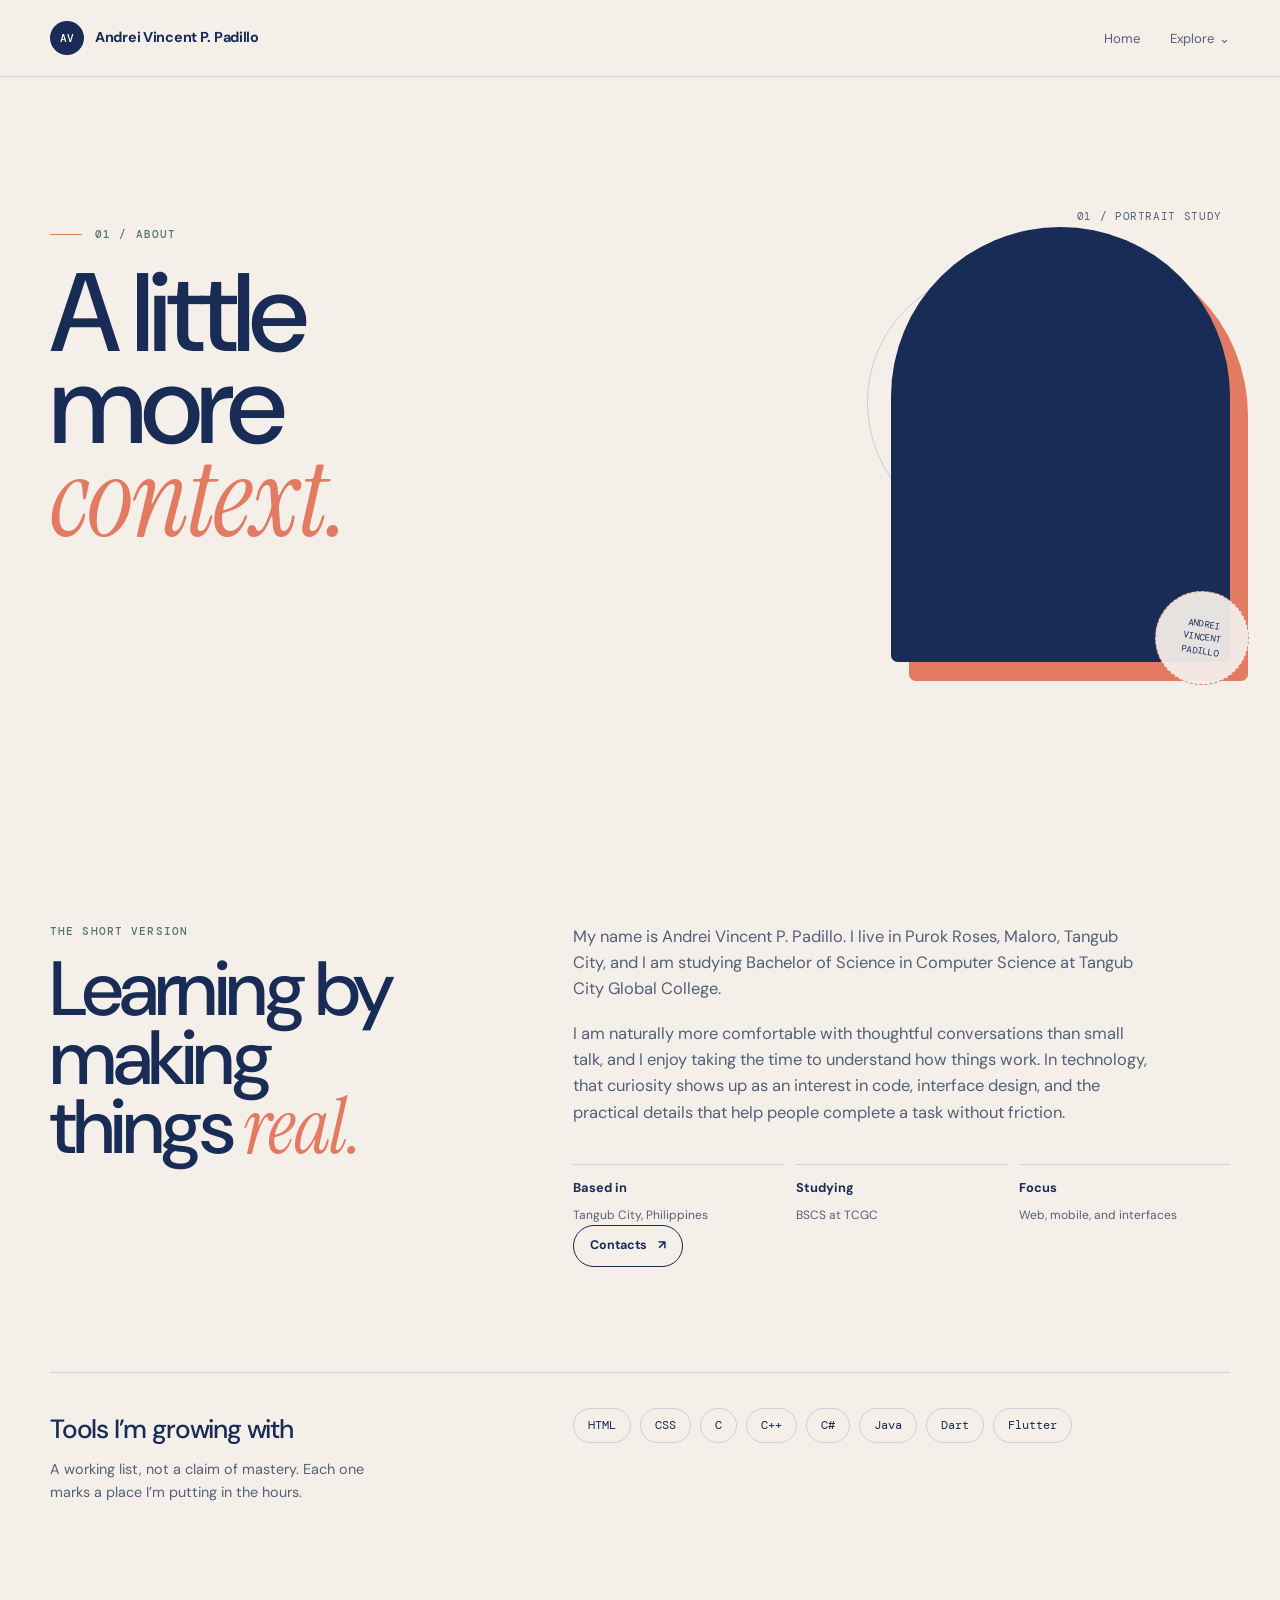
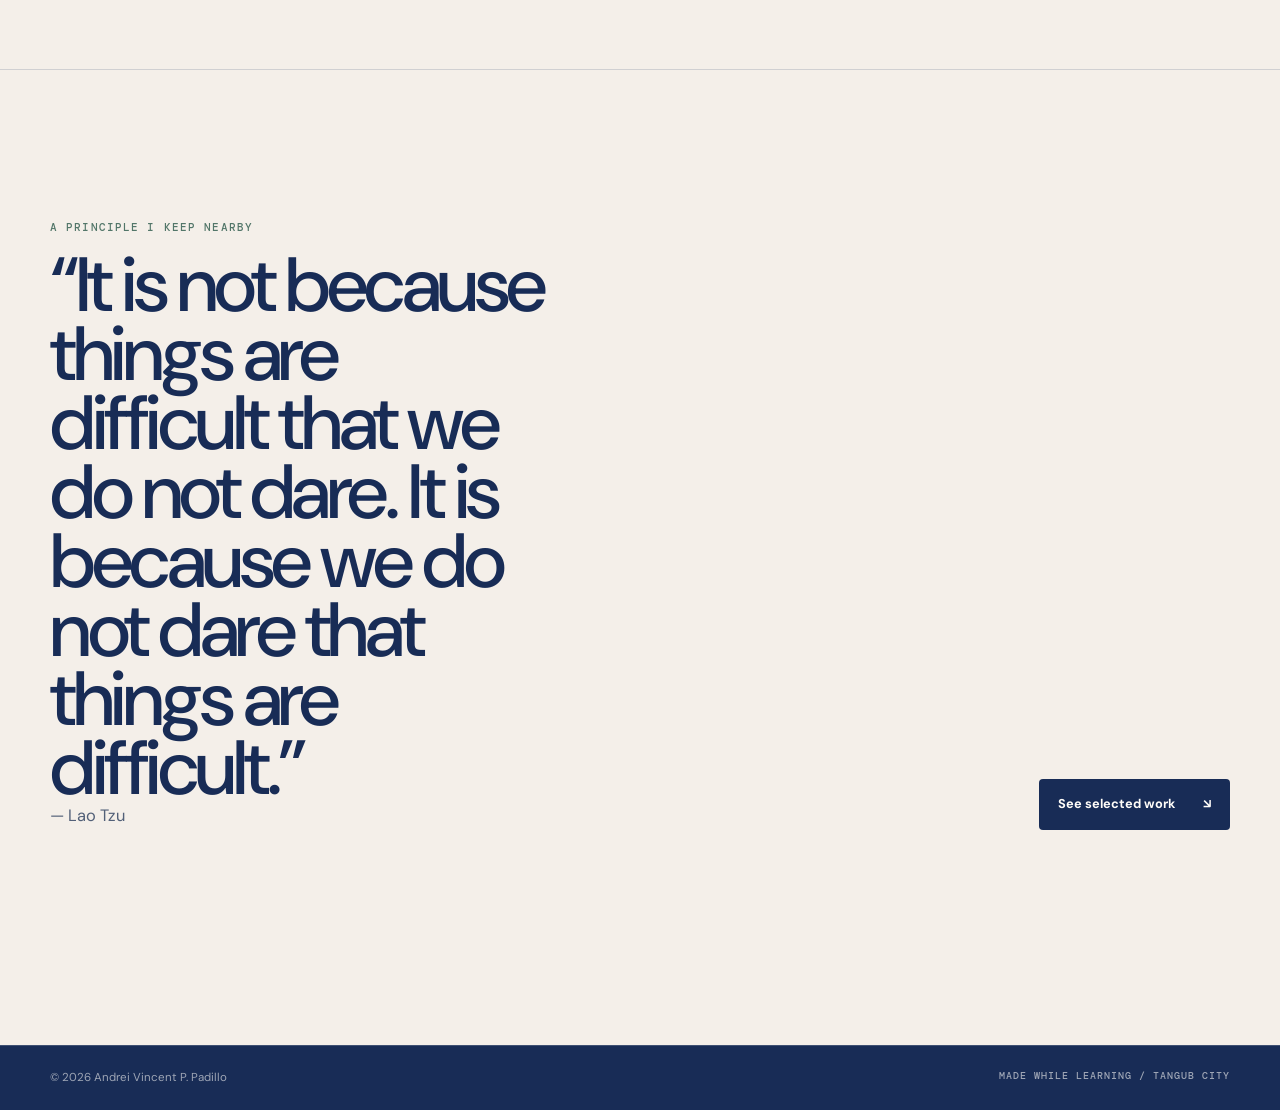
==== about.html @ efdbc229 "Update about.html" ====
<!doctype html>
<html lang="en">
  <head>
    <meta charset="utf-8">
    <meta name="viewport" content="width=device-width, initial-scale=1">
    <title>About — Andrei Vincent P. Padillo</title>
    <meta name="description" content="Learn about Andrei Vincent P. Padillo, his studies, interests, and growing technical skills.">
    <link rel="icon" type="image/svg+xml" href="/favicon.svg">
    <link rel="stylesheet" href="style.css">
  </head>
  <body>
    <header class="site-header">
      <div class="nav-wrap">
        <a class="brand" href="index.html"><span class="brand-mark">AV</span><span>Andrei Vincent P. Padillo</span></a>
        <nav class="desktop-nav" aria-label="Primary navigation">
           <a class="nav-link" href="index.html">Home</a>
           <div class="dropdown">
             <button class="nav-link dropdown-toggle" id="dropdownBtn" type="button" aria-expanded="false" aria-controls="dropdownMenu">
               Explore <span class="dropdown-arrow" id="dropdownArrow" aria-hidden="true">⌄</span>
             </button>
             <ul class="dropdown-menu" id="dropdownMenu">
               <li><a href="about.html">About me <span aria-hidden="true">↗</span></a></li>
               <li><a href="work.html">Selected work <span aria-hidden="true">↗</span></a></li>
               <li><a href="contact.html">Get in touch <span aria-hidden="true">↗</span></a></li>
             </ul>
           </div>
        </nav>
        <button class="mobile-toggle" type="button" data-menu-toggle aria-expanded="false" aria-label="Open navigation menu">☰</button>
      </div>
       <nav class="mobile-menu" data-mobile-menu aria-label="Mobile navigation"><a href="index.html">Home</a><a href="about.html">About</a><a href="work.html">Work</a><div class="mobile-dropdown"><button class="mobile-dropdown-toggle" id="mobileDropdownBtn" type="button" aria-expanded="false" aria-controls="mobileDropdownMenu">Explore <span class="mobile-dropdown-arrow" id="mobileDropdownArrow" aria-hidden="true">⌄</span></button><ul class="mobile-dropdown-menu" id="mobileDropdownMenu"><li><a href="about.html">About me <span aria-hidden="true">↗</span></a></li><li><a href="work.html">Selected work <span aria-hidden="true">↗</span></a></li><li><a href="contact.html">Get in touch <span aria-hidden="true">↗</span></a></li></ul></div><a href="contact.html">Contact</a></nav>
    </header>

    <main>
      <section class="hero">
        <div class="container story-grid">
          <div><div class="eyebrow">01 / About</div><h1>A little more <em>context.</em></h1></div>
          <div class="portrait-stage"><div class="portrait-index">01 / PORTRAIT STUDY</div><div class="hero-orbit" aria-hidden="true"></div><div class="portrait-frame"><img src="https://raw.githubusercontent.com/FateMorningStar/fatemorningstar.github.io/refs/heads/main/GRADUATE_PICTURE_.jpg" alt="Andrei Vincent P. Padillo in graduation attire"></div><div class="portrait-stamp">ANDREI<br>VINCENT<br>PADILLO</div></div>
        </div>
      </section>

      <section class="section-pad">
        <div class="container story-grid">
          <div><div class="mono-label">The short version</div><h2 class="section-title">Learning by making things <em>real.</em></h2></div>
          <div>
            <p class="section-copy">My name is Andrei Vincent P. Padillo. I live in Purok Roses, Maloro, Tangub City, and I am studying Bachelor of Science in Computer Science at Tangub City Global College.</p>
            <p class="section-copy">I am naturally more comfortable with thoughtful conversations than small talk, and I enjoy taking the time to understand how things work. In technology, that curiosity shows up as an interest in code, interface design, and the practical details that help people complete a task without friction.</p>
            <div class="fact-grid">
              <div class="fact"><strong>Based in</strong><span>Tangub City, Philippines</span></div>
              <div class="fact"><strong>Studying</strong><span>BSCS at TCGC</span></div>
              <div class="fact"><strong>Focus</strong><span>Web, mobile, and interfaces</span></div>
            </div>
           <a class="nav-contact" href="contact.html">Contacts <span aria-hidden="true">↗</span></a>
          </div>
        </div>
        <div class="container skills-block">
          <div><h3>Tools I’m growing with</h3><p>A working list, not a claim of mastery. Each one marks a place I’m putting in the hours.</p></div>
          <div class="skill-list" aria-label="Technical skills"><span class="skill">HTML</span><span class="skill">CSS</span><span class="skill">C</span><span class="skill">C++</span><span class="skill">C#</span><span class="skill">Java</span><span class="skill">Dart</span><span class="skill">Flutter</span></div>
        </div>
      </section>

      <section class="section-pad"><div class="container work-heading"><div><div class="mono-label">A principle I keep nearby</div><h2 class="section-title">“It is not because things are difficult that we do not dare. It is because we do not dare that things are difficult.”</h2><p class="section-copy">— Lao Tzu</p></div><a class="button-solid" href="work.html">See selected work <span aria-hidden="true">↘</span></a></div></section>
    </main>

    <footer class="footer"><div class="container footer-inner"><p>© <span data-year></span> Andrei Vincent P. Padillo</p><span class="mono-label">Made while learning / Tangub City</span></div></footer>
    <script src="script.js"></script>
  </body>
</html>
---- style.css ----
@import url('https://fonts.googleapis.com/css2?family=DM+Mono:wght@400;500&family=DM+Sans:wght@400;500;600;700&family=Instrument+Serif:ital@0;1&display=swap');

:root {
  --paper: #f4efe9;
  --paper-deep: #e9e2da;
  --ink: #182c56;
  --ink-soft: #526078;
  --coral: #e37a62;
  --sage: #8eb7a7;
  --line: rgba(24, 44, 86, 0.16);
  --white: #fffdf9;
  --display: 'Instrument Serif', Georgia, serif;
  --sans: 'DM Sans', Arial, sans-serif;
  --mono: 'DM Mono', monospace;
  --max: 1180px;
}

* { box-sizing: border-box; }
html { scroll-behavior: smooth; }
body {
  margin: 0;
  background: var(--paper);
  color: var(--ink);
  font-family: var(--sans);
  line-height: 1.6;
}
body.menu-open { overflow: hidden; }
img { display: block; max-width: 100%; }
a { color: inherit; }
button { font: inherit; }

.site-header {
  position: sticky;
  top: 0;
  z-index: 20;
  background: rgba(244, 239, 233, 0.92);
  border-bottom: 1px solid var(--line);
  backdrop-filter: blur(14px);
}
.nav-wrap {
  width: min(var(--max), calc(100% - 48px));
  min-height: 76px;
  margin: 0 auto;
  display: flex;
  align-items: center;
  justify-content: space-between;
  gap: 24px;
}
.brand {
  display: inline-flex;
  align-items: center;
  gap: 11px;
  color: var(--ink);
  font-size: 0.9rem;
  font-weight: 700;
  text-decoration: none;
  letter-spacing: -0.02em;
}
.brand-mark {
  display: grid;
  width: 34px;
  height: 34px;
  place-items: center;
  border-radius: 50%;
  background: var(--ink);
  color: var(--white);
  font: 500 0.7rem var(--mono);
}
.desktop-nav {
  display: flex;
  align-items: center;
  gap: 30px;
}
.dropdown { position: relative; }
.nav-link {
  color: var(--ink-soft);
  font-size: 0.82rem;
  text-decoration: none;
  transition: color 180ms ease;
}
.nav-link:hover, .nav-link[aria-current="page"] { color: var(--coral); }
.dropdown-toggle {
  display: inline-flex;
  align-items: center;
  gap: 5px;
  padding: 0;
  border: 0;
  background: transparent;
  cursor: pointer;
}
.dropdown-arrow, .mobile-dropdown-arrow {
  display: inline-block;
  transition: transform 180ms ease;
}
.dropdown-arrow.is-open, .mobile-dropdown-arrow.is-open { transform: rotate(180deg); }
.dropdown-menu {
  position: absolute;
  top: calc(100% + 16px);
  right: -14px;
  z-index: 30;
  display: none;
  min-width: 205px;
  margin: 0;
  padding: 7px;
  border: 1px solid var(--line);
  border-radius: 5px;
  background: var(--white);
  box-shadow: 0 14px 30px rgba(24, 44, 86, 0.12);
  list-style: none;
}
.dropdown-menu.show { display: block; }
.dropdown-menu li + li { border-top: 1px solid rgba(24, 44, 86, 0.09); }
.dropdown-menu a {
  display: flex;
  align-items: center;
  justify-content: space-between;
  gap: 20px;
  padding: 10px 11px;
  color: var(--ink);
  font-size: 0.76rem;
  text-decoration: none;
  transition: background 180ms ease, color 180ms ease;
}
.dropdown-menu a:hover {
  background: var(--paper-deep);
  color: var(--coral);
}
.nav-contact {
  display: inline-flex;
  align-items: center;
  gap: 11px;
  border: 1px solid var(--ink);
  border-radius: 999px;
  padding: 10px 16px;
  color: var(--ink);
  font-size: 0.78rem;
  font-weight: 700;
  text-decoration: none;
  transition: background 180ms ease, color 180ms ease, transform 180ms ease;
}
.nav-contact:hover {
  background: var(--ink);
  color: var(--white);
  transform: translateY(-2px);
}
.mobile-toggle { display: none; }
.mobile-menu { display: none; }

.container {
  width: min(var(--max), calc(100% - 48px));
  margin: 0 auto;
}
.hero {
  overflow: hidden;
  padding: clamp(80px, 12vw, 150px) 0 112px;
}
.hero-grid {
  display: grid;
  grid-template-columns: minmax(0, 1.05fr) minmax(330px, 0.95fr);
  align-items: center;
  gap: clamp(42px, 8vw, 130px);
}
.eyebrow, .mono-label {
  color: #527669;
  font: 500 0.7rem var(--mono);
  letter-spacing: 0.1em;
  text-transform: uppercase;
}
.eyebrow::before {
  content: '';
  display: inline-block;
  width: 32px;
  height: 1px;
  margin: 0 13px 3px 0;
  background: var(--coral);
}
h1, h2, h3, p { margin-top: 0; }
h1, h2, h3 {
  font-weight: 500;
  letter-spacing: -0.045em;
}
h1 {
  max-width: 670px;
  margin: 27px 0 24px;
  font-size: clamp(4.2rem, 8.7vw, 8.3rem);
  line-height: 0.83;
}
h1 em, h2 em, .contact-title em {
  color: var(--coral);
  font-family: var(--display);
  font-weight: 400;
  letter-spacing: -0.02em;
}
.hero-intro {
  max-width: 530px;
  margin-bottom: 32px;
  color: var(--ink-soft);
  font-size: 1.05rem;
}
.hero-actions {
  display: flex;
  align-items: center;
  flex-wrap: wrap;
  gap: 22px;
}
.button-solid {
  display: inline-flex;
  align-items: center;
  gap: 28px;
  border-radius: 4px;
  padding: 15px 19px;
  background: var(--ink);
  color: var(--white);
  font-size: 0.8rem;
  font-weight: 700;
  text-decoration: none;
  transition: background 180ms ease, transform 180ms ease;
}
.button-solid:hover { background: #294476; transform: translateY(-2px); }
.button-text {
  display: inline-flex;
  align-items: center;
  gap: 10px;
  color: var(--ink);
  font-size: 0.8rem;
  font-weight: 700;
  text-decoration: none;
}
.button-text:hover { color: var(--coral); }
.hero-note {
  display: flex;
  align-items: center;
  gap: 9px;
  margin-top: 72px;
  color: var(--ink-soft);
  font: 0.7rem var(--mono);
}
.hero-note span {
  width: 9px;
  height: 9px;
  border: 3px solid rgba(142, 183, 167, 0.35);
  border-radius: 50%;
  background: var(--sage);
  box-shadow: 0 0 0 4px rgba(142, 183, 167, 0.15);
}
.portrait-stage { position: relative; max-width: 450px; justify-self: end; }
.portrait-index {
  position: absolute;
  top: -18px;
  right: 8px;
  color: var(--ink-soft);
  font: 0.68rem var(--mono);
  letter-spacing: 0.06em;
}
.portrait-frame {
  position: relative;
  z-index: 1;
  width: min(100%, 395px);
  margin-left: auto;
  overflow: hidden;
  border-radius: 200px 200px 8px 8px;
  background: var(--ink);
  box-shadow: 18px 19px 0 var(--coral);
}
.portrait-frame img {
  width: 100%;
  aspect-ratio: 0.78;
  object-fit: cover;
}
.hero-orbit {
  position: absolute;
  top: 10%;
  left: -7%;
  width: 78%;
  aspect-ratio: 1;
  border: 1px solid rgba(82, 118, 105, 0.26);
  border-radius: 50%;
}
.portrait-stamp {
  position: absolute;
  right: -19px;
  bottom: -23px;
  z-index: 2;
  display: grid;
  width: 94px;
  height: 94px;
  place-content: center;
  border: 1px dashed var(--coral);
  border-radius: 50%;
  background: rgba(244, 239, 233, 0.94);
  color: var(--ink);
  font: 0.57rem/1.45 var(--mono);
  letter-spacing: 0.04em;
  text-align: center;
  transform: rotate(9deg);
}

.ticker {
  overflow: hidden;
  background: var(--ink);
  color: var(--white);
}
.ticker-track {
  display: flex;
  width: max-content;
  animation: ticker 28s linear infinite;
}
.ticker-item {
  display: inline-flex;
  align-items: center;
  gap: 38px;
  padding: 14px 24px;
  font: 0.68rem var(--mono);
  letter-spacing: 0.13em;
  text-transform: uppercase;
}
.ticker-item::after { content: '✦'; color: var(--coral); }
@keyframes ticker { to { transform: translateX(-50%); } }

.section-pad { padding: clamp(90px, 12vw, 150px) 0; }
.section-pad + .section-pad { border-top: 1px solid var(--line); }
.story-grid {
  display: grid;
  grid-template-columns: minmax(220px, 0.75fr) minmax(0, 1.25fr);
  gap: clamp(48px, 10vw, 150px);
}
.section-title {
  max-width: 500px;
  margin: 17px 0 0;
  font-size: clamp(3rem, 6vw, 5.8rem);
  line-height: 0.9;
}
.section-copy {
  max-width: 580px;
  color: var(--ink-soft);
  font-size: 1.03rem;
}
.section-copy + .section-copy { margin-top: 18px; }
.fact-grid {
  display: grid;
  grid-template-columns: repeat(3, 1fr);
  gap: 12px;
  margin-top: 38px;
}
.fact {
  border-top: 1px solid var(--line);
  padding-top: 13px;
}
.fact strong, .fact span { display: block; }
.fact strong { font-size: 0.8rem; }
.fact span { margin-top: 7px; color: var(--ink-soft); font-size: 0.75rem; }
.skills-block {
  display: grid;
  grid-template-columns: minmax(220px, 0.75fr) minmax(0, 1.25fr);
  gap: clamp(48px, 10vw, 150px);
  margin-top: 105px;
  padding-top: 35px;
  border-top: 1px solid var(--line);
}
.skills-block h3 { margin-bottom: 8px; font-size: 1.65rem; }
.skills-block p { max-width: 340px; color: var(--ink-soft); font-size: 0.9rem; }
.skill-list {
  display: flex;
  flex-wrap: wrap;
  align-content: flex-start;
  gap: 9px;
}
.skill {
  border: 1px solid var(--line);
  border-radius: 999px;
  padding: 9px 14px;
  color: var(--ink);
  font: 0.72rem var(--mono);
  transition: border-color 180ms ease, background 180ms ease;
}
.skill:hover { border-color: var(--coral); background: rgba(227, 122, 98, 0.1); }

.work-section { background: var(--paper-deep); }
.work-heading {
  display: flex;
  align-items: end;
  justify-content: space-between;
  gap: 36px;
  margin-bottom: 65px;
}
.work-heading p { max-width: 360px; margin: 0; color: var(--ink-soft); }
.project-feature {
  display: grid;
  grid-template-columns: minmax(240px, 0.65fr) minmax(0, 1.35fr);
  gap: clamp(42px, 8vw, 115px);
  align-items: center;
}
.project-meta { color: var(--coral); font: 0.7rem var(--mono); text-transform: uppercase; }
.project-title { margin: 14px 0 17px; font-size: clamp(2.7rem, 5vw, 5.2rem); line-height: 0.9; }
.project-copy { max-width: 370px; color: var(--ink-soft); }
.project-tags { display: flex; flex-wrap: wrap; gap: 8px; margin-top: 28px; }
.project-tag {
  border-radius: 999px;
  padding: 7px 10px;
  background: rgba(24, 44, 86, 0.08);
  font: 0.64rem var(--mono);
}
.project-gallery {
  display: grid;
  grid-template-columns: 1.1fr 0.9fr;
  grid-template-rows: repeat(2, 1fr);
  gap: 10px;
  min-height: 500px;
}
.gallery-btn {
  position: relative;
  overflow: hidden;
  min-height: 220px;
  padding: 0;
  border: 0;
  background: var(--ink);
  cursor: zoom-in;
}
.gallery-btn:first-child { grid-row: span 2; }
.gallery-btn img, .highlight-card img {
  width: 100%;
  height: 100%;
  object-fit: cover;
  transition: transform 450ms ease, filter 450ms ease;
}
.gallery-btn:hover img, .highlight-card:hover img { transform: scale(1.04); filter: saturate(1.1); }
.gallery-label {
  position: absolute;
  bottom: 12px;
  left: 12px;
  padding: 6px 9px;
  background: rgba(255, 253, 249, 0.92);
  color: var(--ink);
  font: 0.65rem var(--mono);
}
.highlights { margin-top: 120px; }
.highlights-heading { margin-bottom: 27px; }
.highlights-heading h3 { margin-bottom: 6px; font-size: 1.75rem; }
.highlights-heading p { max-width: 420px; margin: 0; color: var(--ink-soft); }
.highlight-grid {
  display: grid;
  grid-template-columns: repeat(4, 1fr);
  gap: 10px;
}
.highlight-card {
  position: relative;
  height: 310px;
  overflow: hidden;
  padding: 0;
  border: 0;
  background: var(--ink);
  cursor: zoom-in;
}
.highlight-card:nth-child(2) { margin-top: 35px; }
.highlight-card:nth-child(3) { margin-top: 70px; }
.highlight-card:nth-child(4) { margin-top: 105px; }
.highlight-caption {
  position: absolute;
  right: 0;
  bottom: 0;
  left: 0;
  display: grid;
  gap: 3px;
  padding: 28px 14px 13px;
  background: linear-gradient(transparent, rgba(24, 44, 86, 0.88));
  color: var(--white);
  text-align: left;
}
.highlight-caption strong { font-size: 0.85rem; }
.highlight-caption span { color: rgba(255, 253, 249, 0.72); font: 0.6rem var(--mono); }

.contact-section { background: var(--ink); color: var(--white); }
.contact-grid {
  display: grid;
  grid-template-columns: minmax(0, 1fr) minmax(300px, 0.9fr);
  align-items: start;
  gap: clamp(48px, 11vw, 180px);
}
.contact-section .mono-label { color: var(--sage); }
.contact-title { max-width: 600px; margin: 20px 0 22px; font-size: clamp(3.5rem, 7.5vw, 7.2rem); line-height: 0.84; }
.contact-copy { max-width: 430px; color: rgba(255, 253, 249, 0.68); }
.contact-list { margin: 0; padding: 0; list-style: none; }
.contact-list li { border-top: 1px solid rgba(255, 253, 249, 0.2); }
.contact-list li:last-child { border-bottom: 1px solid rgba(255, 253, 249, 0.2); }
.contact-list a {
  display: flex;
  align-items: center;
  justify-content: space-between;
  gap: 18px;
  padding: 19px 0;
  color: var(--white);
  text-decoration: none;
  transition: color 180ms ease, padding 180ms ease;
}
.contact-list a:hover { padding-left: 10px; color: var(--coral); }
.contact-name { display: block; font-weight: 700; }
.contact-handle { display: block; margin-top: 3px; color: rgba(255, 253, 249, 0.57); font: 0.68rem var(--mono); }
.footer { padding: 23px 0; background: var(--ink); color: rgba(255, 253, 249, 0.58); border-top: 1px solid rgba(255, 253, 249, 0.17); }
.footer-inner { display: flex; justify-content: space-between; gap: 18px; }
.footer p { margin: 0; font-size: 0.72rem; }
.footer .mono-label { color: inherit; font-size: 0.62rem; }

.lightbox {
  position: fixed;
  inset: 0;
  z-index: 50;
  display: grid;
  place-items: center;
  padding: 30px;
  background: rgba(17, 27, 49, 0.88);
}
.lightbox[hidden] { display: none; }
.lightbox-inner { position: relative; max-width: min(920px, 100%); }
.lightbox img { max-height: 78vh; width: auto; margin: 0 auto; object-fit: contain; }
.lightbox-close {
  position: absolute;
  top: -44px;
  right: 0;
  width: 34px;
  height: 34px;
  border: 1px solid rgba(255,255,255,0.55);
  border-radius: 50%;
  background: transparent;
  color: var(--white);
  cursor: pointer;
}
.lightbox-caption { margin-top: 12px; color: rgba(255,255,255,0.7); font: 0.68rem var(--mono); text-align: center; }

@media (max-width: 850px) {
  .desktop-nav { display: none; }
  .mobile-toggle {
    display: grid;
    width: 38px;
    height: 38px;
    place-items: center;
    border: 1px solid var(--line);
    border-radius: 50%;
    background: transparent;
    color: var(--ink);
    cursor: pointer;
  }
  .mobile-menu {
    display: grid;
    position: absolute;
    top: 76px;
    right: 0;
    left: 0;
    max-height: 0;
    overflow: hidden;
    padding: 0 24px;
    background: var(--paper);
    transition: max-height 220ms ease, padding 220ms ease;
  }
  .mobile-menu.is-open { max-height: 460px; padding: 12px 24px 22px; border-bottom: 1px solid var(--line); }
  .mobile-menu a { padding: 10px 0; color: var(--ink); font-weight: 700; text-decoration: none; }
  .mobile-dropdown { display: grid; }
  .mobile-dropdown-toggle {
    display: flex;
    align-items: center;
    justify-content: space-between;
    width: 100%;
    padding: 10px 0;
    border: 0;
    background: transparent;
    color: var(--ink);
    font-weight: 700;
    text-align: left;
    cursor: pointer;
  }
  .mobile-dropdown-menu {
    display: none;
    margin: 0;
    padding: 0 0 5px 14px;
    list-style: none;
  }
  .mobile-dropdown-menu.show { display: block; }
  .mobile-dropdown-menu a {
    display: flex;
    align-items: center;
    justify-content: space-between;
    padding: 7px 0;
    color: var(--ink-soft);
    font-size: 0.82rem;
    font-weight: 500;
  }
  .hero-grid, .story-grid, .skills-block, .project-feature, .contact-grid { grid-template-columns: 1fr; }
  .portrait-stage { width: min(100%, 400px); margin: 30px auto 0; justify-self: center; }
  .hero { padding-top: 90px; }
  .skills-block { gap: 25px; }
  .project-feature { gap: 45px; }
  .work-heading { display: block; }
  .work-heading p { margin-top: 25px; }
  .highlight-grid { grid-template-columns: repeat(2, 1fr); }
  .highlight-card, .highlight-card:nth-child(n) { margin-top: 0; }
}

@media (max-width: 560px) {
  .nav-wrap, .container { width: min(100% - 32px, var(--max)); }
  .hero { padding: 76px 0 92px; }
  h1 { font-size: clamp(3.7rem, 19vw, 5.8rem); }
  .hero-intro { font-size: 0.96rem; }
  .hero-note { margin-top: 52px; font-size: 0.62rem; }
  .fact-grid { grid-template-columns: 1fr; gap: 20px; }
  .project-gallery { min-height: 410px; }
  .gallery-btn { min-height: 150px; }
  .highlight-grid { grid-template-columns: 1fr 1fr; }
  .highlight-card { height: 225px; }
  .contact-title { font-size: clamp(3.5rem, 18vw, 5.4rem); }
  .footer-inner { display: grid; }
}

@media (prefers-reduced-motion: reduce) {
  *, *::before, *::after { scroll-behavior: auto !important; animation: none !important; transition-duration: 0.01ms !important; }
}
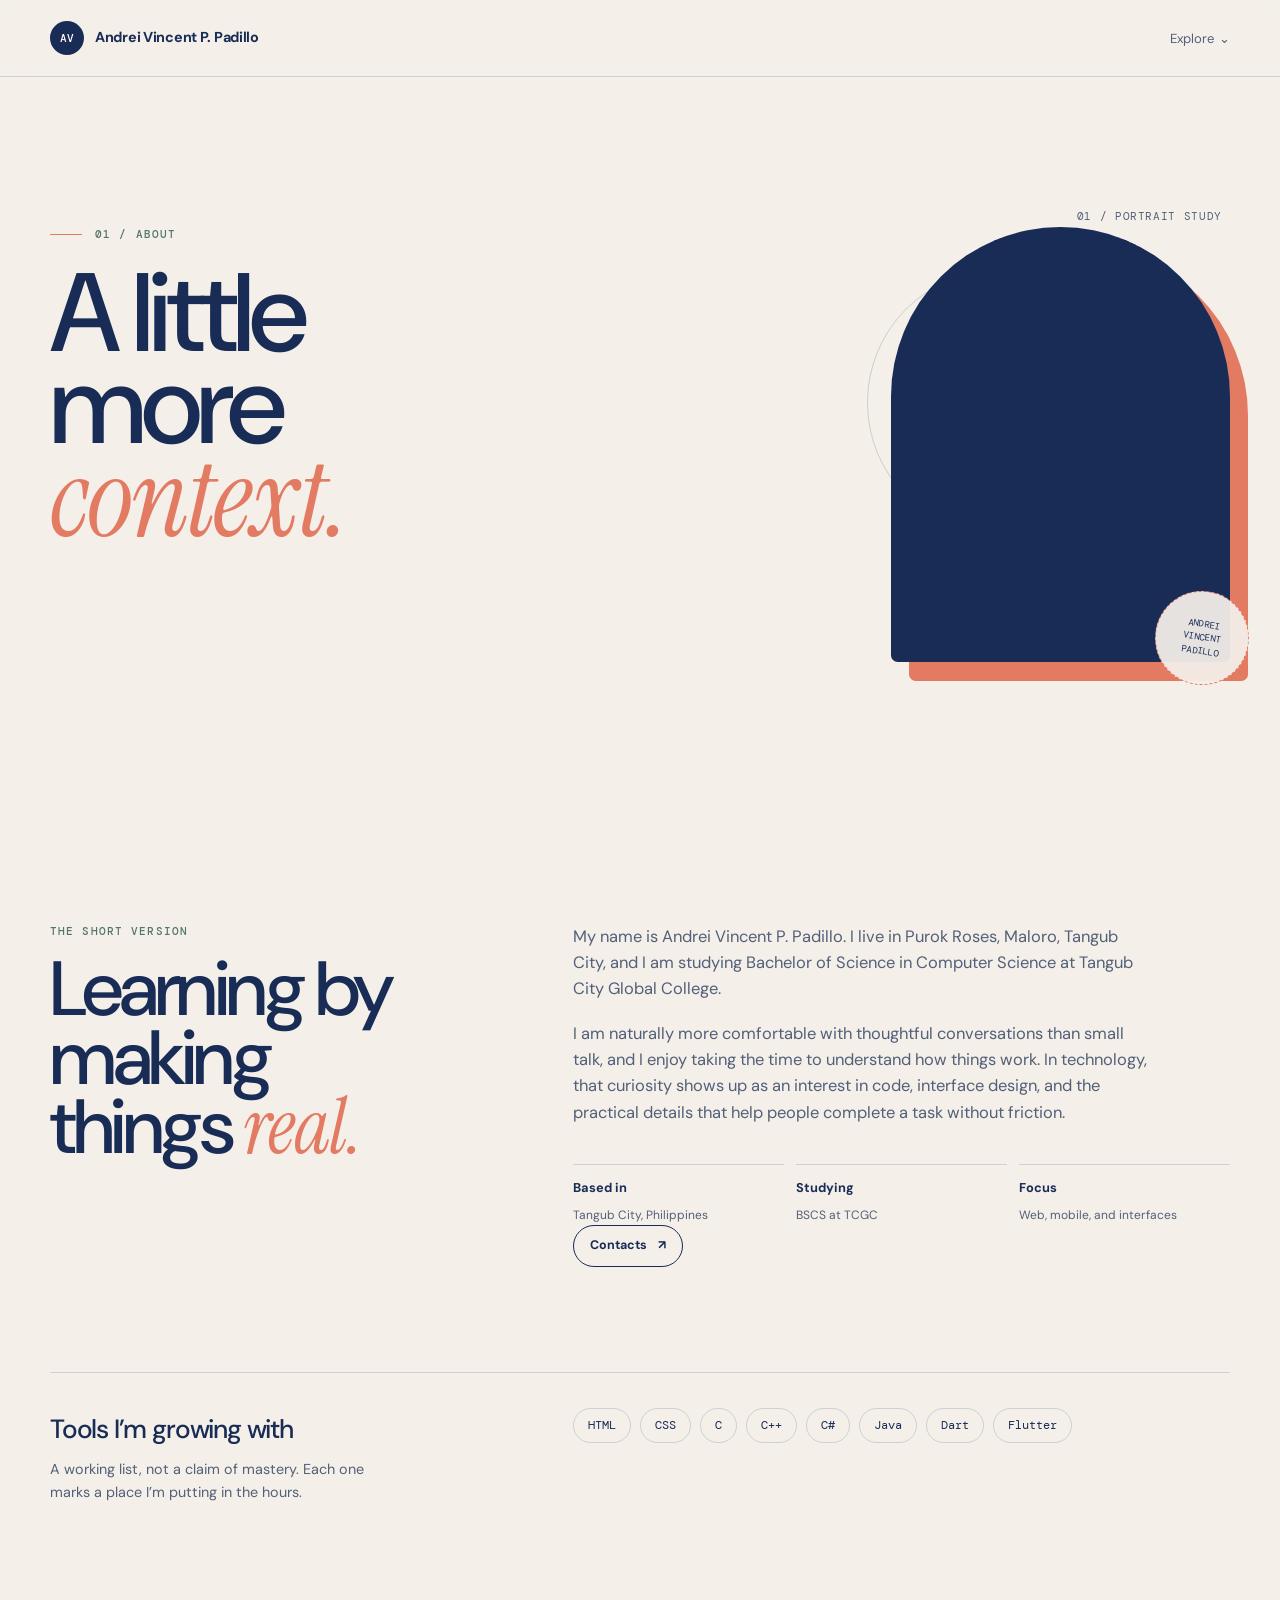
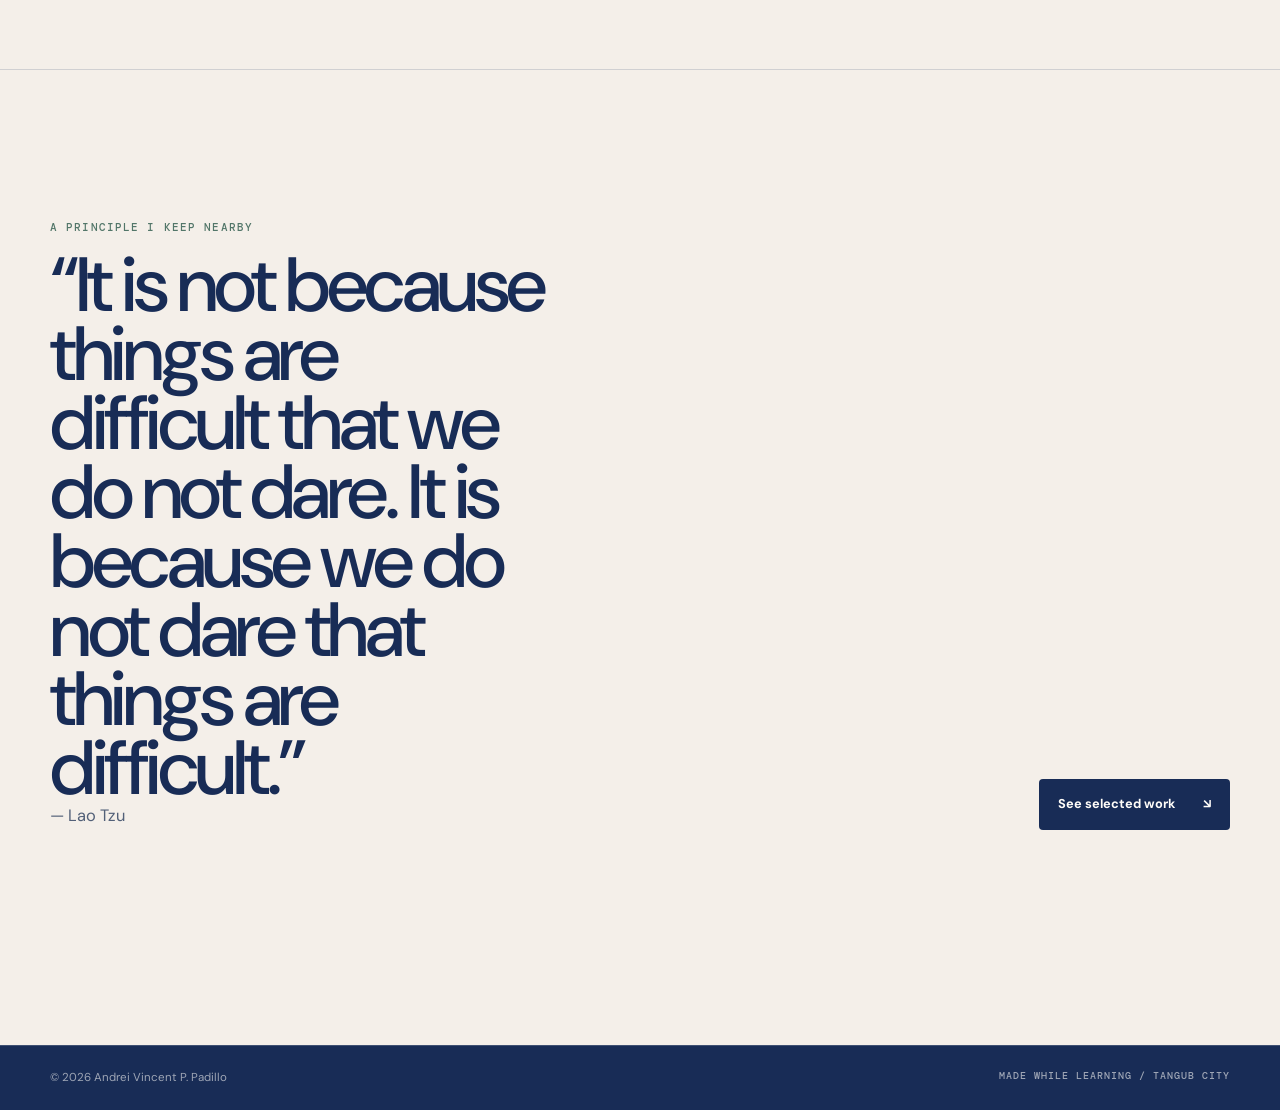
==== commit 92560d29: "Update about.html" ====
--- a/about.html
+++ b/about.html
@@ -13,15 +13,15 @@
       <div class="nav-wrap">
         <a class="brand" href="index.html"><span class="brand-mark">AV</span><span>Andrei Vincent P. Padillo</span></a>
         <nav class="desktop-nav" aria-label="Primary navigation">
-           <a class="nav-link" href="index.html">Home</a>
            <div class="dropdown">
              <button class="nav-link dropdown-toggle" id="dropdownBtn" type="button" aria-expanded="false" aria-controls="dropdownMenu">
                Explore <span class="dropdown-arrow" id="dropdownArrow" aria-hidden="true">⌄</span>
              </button>
              <ul class="dropdown-menu" id="dropdownMenu">
-               <li><a href="about.html">About me <span aria-hidden="true">↗</span></a></li>
-               <li><a href="work.html">Selected work <span aria-hidden="true">↗</span></a></li>
-               <li><a href="contact.html">Get in touch <span aria-hidden="true">↗</span></a></li>
+               <li><a href="about.html">About <span aria-hidden="true">↗</span></a></li>
+               <li><a href="work.html">Work <span aria-hidden="true">↗</span></a></li>
+               <li><a href="contact.html">Contacts <span aria-hidden="true">↗</span></a></li>
+               <li><a class="nav-link" href="index.html">Home <span aria-hidden="true">↗</span></a></li>
              </ul>
            </div>
         </nav>
